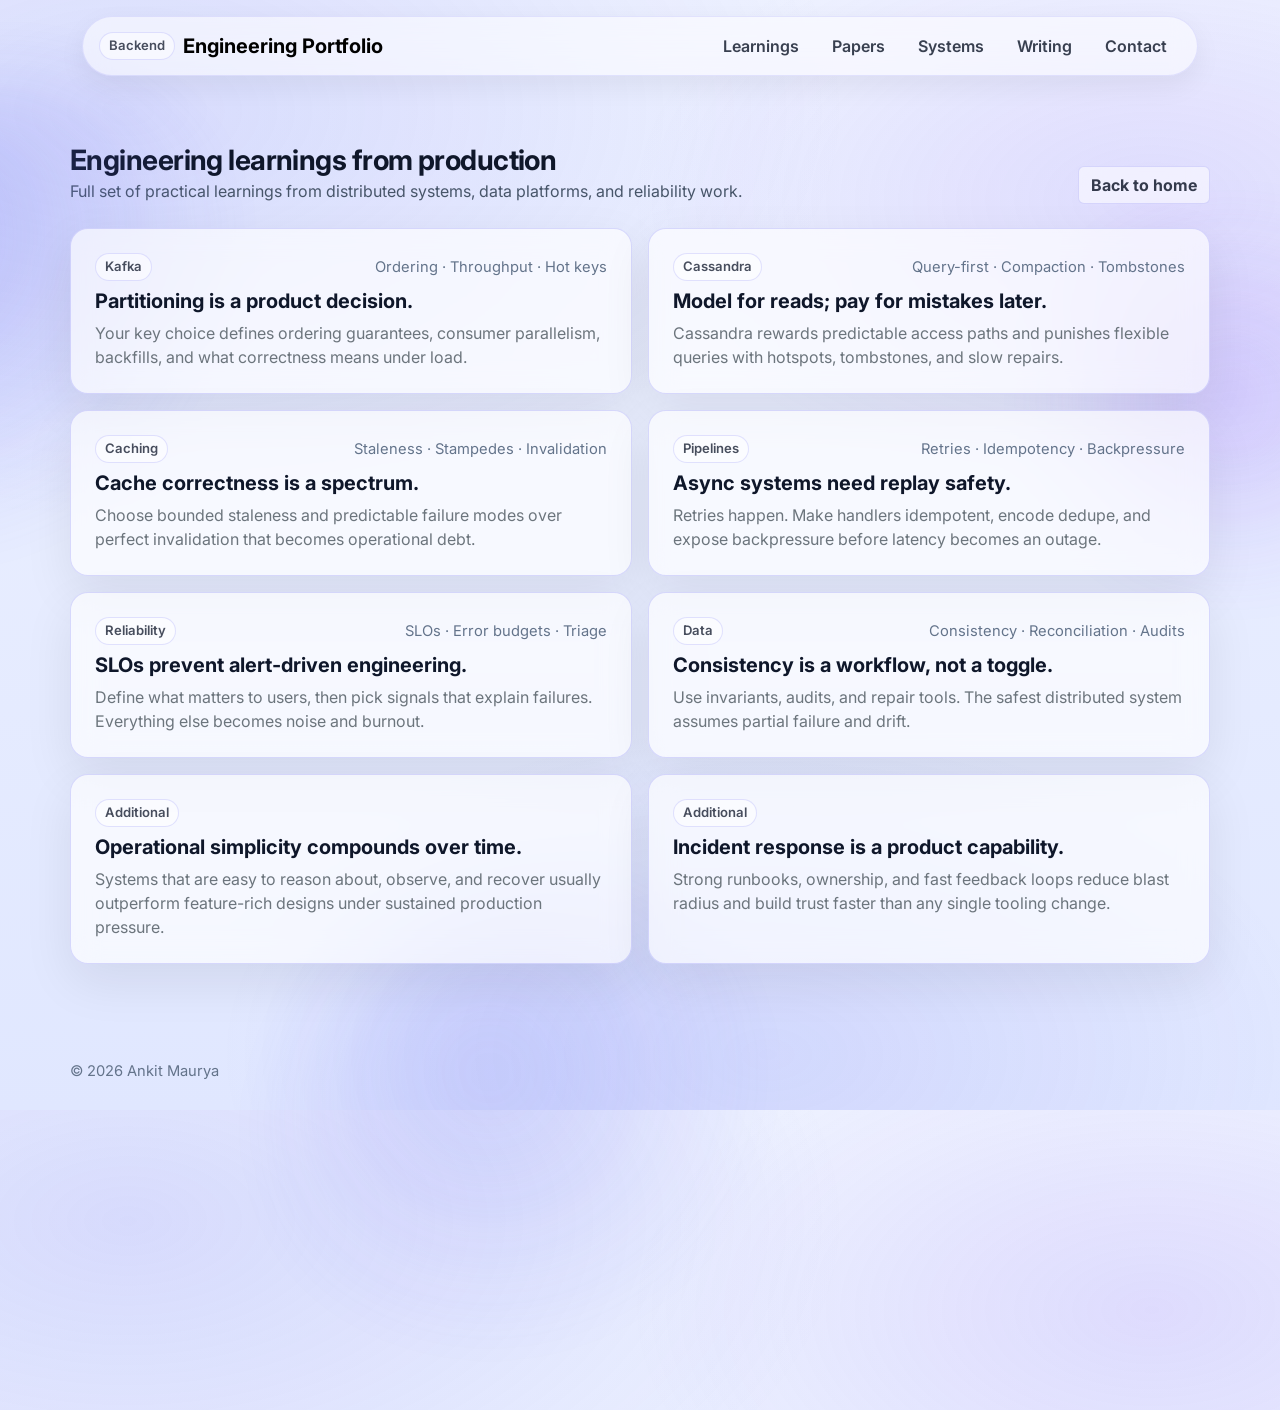
==== learnings.html @ 2993ff2c "adding portfolio" ====
<!doctype html>
<html lang="en">
  <head>
    <meta charset="utf-8" />
    <meta name="viewport" content="width=device-width, initial-scale=1" />
    <meta name="description" content="Engineering learnings from production systems." />
    <title>Engineering Learnings · Portfolio</title>

    <link rel="preconnect" href="https://fonts.googleapis.com" />
    <link rel="preconnect" href="https://fonts.gstatic.com" crossorigin />
    <link
      href="https://fonts.googleapis.com/css2?family=Inter:wght@400;500;600;700&display=swap"
      rel="stylesheet"
    />
    <link
      href="https://cdn.jsdelivr.net/npm/bootstrap@5.3.3/dist/css/bootstrap.min.css"
      rel="stylesheet"
      integrity="sha384-QWTKZyjpPEjISv5WaRU9OFeRpok6YctnYmDr5pNlyT2bRjXh0JMhjY6hW+ALEwIH"
      crossorigin="anonymous"
    />
    <link rel="stylesheet" href="assets/styles.css" />
  </head>
  <body>
    <div class="page">
      <div class="blob blob-1"></div>
      <div class="blob blob-2"></div>
      <div class="blob blob-3"></div>

      <div id="siteHeader"></div>

      <main id="top">
        <section id="learnings" class="container section">
          <div class="d-flex flex-wrap align-items-end justify-content-between gap-3 mb-4">
            <div>
              <h1 class="section-title">Engineering learnings from production</h1>
              <p class="section-subtitle">
                Full set of practical learnings from distributed systems, data platforms, and reliability work.
              </p>
            </div>
            <a class="btn btn-ghost" href="index.html#learnings">Back to home</a>
          </div>

          <div class="row g-3">
            <div class="col-12 col-md-6">
              <div class="glass-card hover-lift p-4 learning-card h-100" role="button" tabindex="0" data-bs-toggle="modal" data-bs-target="#modalKafkaPartitioning" aria-label="Open Kafka partitioning modal">
                <div class="d-flex align-items-center justify-content-between gap-2 mb-2">
                  <div class="chip">Kafka</div>
                  <div class="meta">Ordering · Throughput · Hot keys</div>
                </div>
                <h3 class="h5 fw-bold mb-2">Partitioning is a product decision.</h3>
                <p class="mb-0 text-secondary">Your key choice defines ordering guarantees, consumer parallelism, backfills, and what correctness means under load.</p>
              </div>
            </div>
            <div class="col-12 col-md-6">
              <div class="glass-card hover-lift p-4 learning-card h-100" role="button" tabindex="0" data-bs-toggle="modal" data-bs-target="#modalCassandraModeling" aria-label="Open Cassandra modeling modal">
                <div class="d-flex align-items-center justify-content-between gap-2 mb-2">
                  <div class="chip">Cassandra</div>
                  <div class="meta">Query-first · Compaction · Tombstones</div>
                </div>
                <h3 class="h5 fw-bold mb-2">Model for reads; pay for mistakes later.</h3>
                <p class="mb-0 text-secondary">Cassandra rewards predictable access paths and punishes flexible queries with hotspots, tombstones, and slow repairs.</p>
              </div>
            </div>
            <div class="col-12 col-md-6">
              <div class="glass-card hover-lift p-4 learning-card h-100" role="button" tabindex="0" data-bs-toggle="modal" data-bs-target="#modalCaching" aria-label="Open caching strategies modal">
                <div class="d-flex align-items-center justify-content-between gap-2 mb-2">
                  <div class="chip">Caching</div>
                  <div class="meta">Staleness · Stampedes · Invalidation</div>
                </div>
                <h3 class="h5 fw-bold mb-2">Cache correctness is a spectrum.</h3>
                <p class="mb-0 text-secondary">Choose bounded staleness and predictable failure modes over perfect invalidation that becomes operational debt.</p>
              </div>
            </div>
            <div class="col-12 col-md-6">
              <div class="glass-card hover-lift p-4 learning-card h-100" role="button" tabindex="0" data-bs-toggle="modal" data-bs-target="#modalAsyncPipelines" aria-label="Open async pipelines modal">
                <div class="d-flex align-items-center justify-content-between gap-2 mb-2">
                  <div class="chip">Pipelines</div>
                  <div class="meta">Retries · Idempotency · Backpressure</div>
                </div>
                <h3 class="h5 fw-bold mb-2">Async systems need replay safety.</h3>
                <p class="mb-0 text-secondary">Retries happen. Make handlers idempotent, encode dedupe, and expose backpressure before latency becomes an outage.</p>
              </div>
            </div>
            <div class="col-12 col-md-6">
              <div class="glass-card hover-lift p-4 learning-card h-100" role="button" tabindex="0" data-bs-toggle="modal" data-bs-target="#modalSLOs" aria-label="Open SLOs and reliability modal">
                <div class="d-flex align-items-center justify-content-between gap-2 mb-2">
                  <div class="chip">Reliability</div>
                  <div class="meta">SLOs · Error budgets · Triage</div>
                </div>
                <h3 class="h5 fw-bold mb-2">SLOs prevent alert-driven engineering.</h3>
                <p class="mb-0 text-secondary">Define what matters to users, then pick signals that explain failures. Everything else becomes noise and burnout.</p>
              </div>
            </div>
            <div class="col-12 col-md-6">
              <div class="glass-card hover-lift p-4 learning-card h-100" role="button" tabindex="0" data-bs-toggle="modal" data-bs-target="#modalDataConsistency" aria-label="Open data consistency modal">
                <div class="d-flex align-items-center justify-content-between gap-2 mb-2">
                  <div class="chip">Data</div>
                  <div class="meta">Consistency · Reconciliation · Audits</div>
                </div>
                <h3 class="h5 fw-bold mb-2">Consistency is a workflow, not a toggle.</h3>
                <p class="mb-0 text-secondary">Use invariants, audits, and repair tools. The safest distributed system assumes partial failure and drift.</p>
              </div>
            </div>

            <div class="col-12 col-md-6">
              <div class="glass-card p-4 h-100">
                <div class="chip mb-2">Additional</div>
                <h3 class="h5 fw-bold mb-2">Operational simplicity compounds over time.</h3>
                <p class="mb-0 text-secondary">Systems that are easy to reason about, observe, and recover usually outperform feature-rich designs under sustained production pressure.</p>
              </div>
            </div>
            <div class="col-12 col-md-6">
              <div class="glass-card p-4 h-100">
                <div class="chip mb-2">Additional</div>
                <h3 class="h5 fw-bold mb-2">Incident response is a product capability.</h3>
                <p class="mb-0 text-secondary">Strong runbooks, ownership, and fast feedback loops reduce blast radius and build trust faster than any single tooling change.</p>
              </div>
            </div>
          </div>
        </section>
      </main>

      <div id="siteFooter"></div>

      <div class="modal fade" id="modalKafkaPartitioning" tabindex="-1" aria-hidden="true">
        <div class="modal-dialog modal-lg modal-dialog-centered">
          <div class="modal-content">
            <div class="modal-header border-0">
              <div><div class="chip mb-2">Kafka</div><h3 class="h5 fw-bold mb-0">Partitioning is a product decision</h3></div>
              <button type="button" class="btn-close" data-bs-dismiss="modal" aria-label="Close"></button>
            </div>
            <div class="modal-body pt-0">
              <p class="text-secondary mb-0">Partitioning determines what you can guarantee (ordering), what you can scale (parallel consumers), and where you will feel pain (hot keys, replays, migrations).</p>
            </div>
            <div class="modal-footer border-0"><button type="button" class="btn btn-ghost" data-bs-dismiss="modal">Close</button></div>
          </div>
        </div>
      </div>
      <div class="modal fade" id="modalCassandraModeling" tabindex="-1" aria-hidden="true">
        <div class="modal-dialog modal-lg modal-dialog-centered">
          <div class="modal-content">
            <div class="modal-header border-0">
              <div><div class="chip mb-2">Cassandra</div><h3 class="h5 fw-bold mb-0">Model for reads; pay for mistakes later</h3></div>
              <button type="button" class="btn-close" data-bs-dismiss="modal" aria-label="Close"></button>
            </div>
            <div class="modal-body pt-0"><p class="text-secondary mb-0">Cassandra is excellent when your queries are known and stable. It is unforgiving when you need ad-hoc filtering or when partition strategy creates hotspots.</p></div>
            <div class="modal-footer border-0"><button type="button" class="btn btn-ghost" data-bs-dismiss="modal">Close</button></div>
          </div>
        </div>
      </div>
      <div class="modal fade" id="modalCaching" tabindex="-1" aria-hidden="true">
        <div class="modal-dialog modal-lg modal-dialog-centered">
          <div class="modal-content">
            <div class="modal-header border-0">
              <div><div class="chip mb-2">Caching</div><h3 class="h5 fw-bold mb-0">Cache correctness is a spectrum</h3></div>
              <button type="button" class="btn-close" data-bs-dismiss="modal" aria-label="Close"></button>
            </div>
            <div class="modal-body pt-0"><p class="text-secondary mb-0">Perfect invalidation is rarely worth it. Mature systems choose bounded staleness with explicit failure modes and guardrails against stampedes.</p></div>
            <div class="modal-footer border-0"><button type="button" class="btn btn-ghost" data-bs-dismiss="modal">Close</button></div>
          </div>
        </div>
      </div>
      <div class="modal fade" id="modalAsyncPipelines" tabindex="-1" aria-hidden="true">
        <div class="modal-dialog modal-lg modal-dialog-centered">
          <div class="modal-content">
            <div class="modal-header border-0">
              <div><div class="chip mb-2">Async pipelines</div><h3 class="h5 fw-bold mb-0">Async systems need replay safety</h3></div>
              <button type="button" class="btn-close" data-bs-dismiss="modal" aria-label="Close"></button>
            </div>
            <div class="modal-body pt-0"><p class="text-secondary mb-0">Once you introduce queues and retries, duplicate processing is normal. The goal is making duplicates safe and observable.</p></div>
            <div class="modal-footer border-0"><button type="button" class="btn btn-ghost" data-bs-dismiss="modal">Close</button></div>
          </div>
        </div>
      </div>
      <div class="modal fade" id="modalSLOs" tabindex="-1" aria-hidden="true">
        <div class="modal-dialog modal-lg modal-dialog-centered">
          <div class="modal-content">
            <div class="modal-header border-0">
              <div><div class="chip mb-2">Reliability</div><h3 class="h5 fw-bold mb-0">SLOs prevent alert-driven engineering</h3></div>
              <button type="button" class="btn-close" data-bs-dismiss="modal" aria-label="Close"></button>
            </div>
            <div class="modal-body pt-0"><p class="text-secondary mb-0">Define user-visible success, map alerts to actions, and use error budgets to allocate engineering time intentionally.</p></div>
            <div class="modal-footer border-0"><button type="button" class="btn btn-ghost" data-bs-dismiss="modal">Close</button></div>
          </div>
        </div>
      </div>
      <div class="modal fade" id="modalDataConsistency" tabindex="-1" aria-hidden="true">
        <div class="modal-dialog modal-lg modal-dialog-centered">
          <div class="modal-content">
            <div class="modal-header border-0">
              <div><div class="chip mb-2">Data consistency</div><h3 class="h5 fw-bold mb-0">Consistency is a workflow, not a toggle</h3></div>
              <button type="button" class="btn-close" data-bs-dismiss="modal" aria-label="Close"></button>
            </div>
            <div class="modal-body pt-0"><p class="text-secondary mb-0">Distributed systems drift. Design for detection and repair with invariants, audits, and reconciliation loops.</p></div>
            <div class="modal-footer border-0"><button type="button" class="btn btn-ghost" data-bs-dismiss="modal">Close</button></div>
          </div>
        </div>
      </div>
    </div>

    <script
      src="https://cdn.jsdelivr.net/npm/bootstrap@5.3.3/dist/js/bootstrap.bundle.min.js"
      integrity="sha384-YvpcrYf0tY3lHB60NNkmXc5s9fDVZLESaAA55NDzOxhy9GkcIdslK1eN7N6jIeHz"
      crossorigin="anonymous"
    ></script>
    <script src="assets/layout.js" defer></script>
    <script src="assets/app.js"></script>
  </body>
</html>
---- assets/styles.css ----
:root {
  --bg0: #eef2ff;
  --bg1: #e0e7ff;
  --ink: #0f172a; /* slate-900 */
  --muted: #475569; /* slate-600 */
  --muted2: #64748b; /* slate-500 */
  --brand: #6366f1; /* indigo-500 */
  --brand2: #8b5cf6; /* violet-500 */

  /* Surfaces */
  --card: rgba(255, 255, 255, 0.66);
  --stroke: rgba(99, 102, 241, 0.22);
  --stroke-strong: rgba(99, 102, 241, 0.32);
  --shadow: 0 18px 50px rgba(2, 6, 23, 0.08);
  --shadow-soft: 0 10px 28px rgba(2, 6, 23, 0.06);
  --shadow-float: 0 26px 80px rgba(2, 6, 23, 0.14);
  --radius: 18px;
}

html {
  scroll-behavior: smooth;
}

body {
  font-family: Inter, system-ui, -apple-system, Segoe UI, Roboto, Arial, sans-serif;
  color: var(--ink);
  background:
    radial-gradient(1200px 680px at 10% 10%, rgba(99, 102, 241, 0.16), transparent 60%),
    radial-gradient(900px 520px at 90% 18%, rgba(139, 92, 246, 0.14), transparent 58%),
    radial-gradient(1000px 600px at 60% 95%, rgba(99, 102, 241, 0.12), transparent 55%),
    linear-gradient(180deg, var(--bg0), var(--bg1));
  min-height: 100vh;
}

.page {
  position: relative;
  overflow-x: clip;
  min-height: 100vh;
  display: flex;
  flex-direction: column;
}

.page > main {
  flex: 1 0 auto;
}

.blob {
  position: absolute;
  filter: blur(36px);
  opacity: 0.9;
  transform: translateZ(0);
  pointer-events: none;
}
.blob.blob-1 {
  width: 520px;
  height: 520px;
  left: -240px;
  top: 80px;
  background: radial-gradient(circle at 30% 30%, rgba(99, 102, 241, 0.34), rgba(99, 102, 241, 0) 62%);
  border-radius: 999px;
}
.blob.blob-2 {
  width: 540px;
  height: 360px;
  right: -220px;
  top: 220px;
  background: radial-gradient(circle at 50% 50%, rgba(139, 92, 246, 0.28), rgba(139, 92, 246, 0) 62%);
  border-radius: 999px;
}
.blob.blob-3 {
  width: 520px;
  height: 520px;
  left: 22%;
  bottom: -300px;
  background: radial-gradient(circle at 40% 35%, rgba(99, 102, 241, 0.22), rgba(99, 102, 241, 0) 60%);
  border-radius: 999px;
}

.nav-glass {
  background: rgba(255, 255, 255, 0.55);
  border: 1px solid rgba(99, 102, 241, 0.14);
  backdrop-filter: blur(12px);
  -webkit-backdrop-filter: blur(12px);
  border-radius: 999px;
  box-shadow: var(--shadow-soft);
}

.nav-pill .nav-link {
  border-radius: 999px;
  color: rgba(15, 23, 42, 0.82);
  font-weight: 600;
  padding: 0.55rem 0.9rem;
  transition: background-color 0.22s ease, transform 0.22s ease, box-shadow 0.22s ease, color 0.22s ease;
}
.nav-pill .nav-link:hover,
.nav-pill .nav-link:focus {
  background: rgba(99, 102, 241, 0.12);
  color: rgba(15, 23, 42, 0.92);
  box-shadow: 0 10px 22px rgba(99, 102, 241, 0.14);
  transform: translateY(-1px);
}

.section {
  padding: 4.25rem 0;
}

.section-title {
  letter-spacing: -0.02em;
  font-weight: 700;
  font-size: clamp(1.25rem, 1.5vw + 1rem, 1.75rem);
  margin: 0;
}

.section-subtitle {
  color: var(--muted);
  margin-top: 0.2rem;
  margin-bottom: 0;
  line-height: 1.45;
}

.hero {
  padding-top: 6.25rem;
  padding-bottom: 3.75rem;
}

.kicker {
  display: inline-flex;
  align-items: center;
  gap: 0.5rem;
  padding: 0.4rem 0.75rem;
  border-radius: 999px;
  background: rgba(255, 255, 255, 0.55);
  border: 1px solid rgba(99, 102, 241, 0.16);
  backdrop-filter: blur(10px);
  -webkit-backdrop-filter: blur(10px);
  box-shadow: var(--shadow-soft);
  color: rgba(15, 23, 42, 0.82);
  font-weight: 600;
  font-size: 0.9rem;
}

.grad-text {
  background: linear-gradient(135deg, rgba(99, 102, 241, 1), rgba(139, 92, 246, 1));
  -webkit-background-clip: text;
  background-clip: text;
  color: transparent;
}

.headline {
  letter-spacing: -0.04em;
  font-weight: 750;
  line-height: 1.06;
  font-size: clamp(2.25rem, 4vw + 1rem, 3.75rem);
  margin: 0.9rem 0 0.9rem;
}

.lead {
  color: var(--muted);
  font-size: 1.08rem;
  line-height: 1.65;
  max-width: 58ch;
  margin: 0;
}

.bio {
  max-width: none;
}

.bio-text {
  color: var(--muted);
  font-size: 1.02rem;
  line-height: 1.75;
  margin: 0;
}

.timeline {
  position: relative;
  display: grid;
  gap: 1.1rem;
  padding-left: 1.25rem;
}

.timeline::before {
  content: "";
  position: absolute;
  left: 0.45rem;
  top: 0.35rem;
  bottom: 0.35rem;
  width: 2px;
  background: linear-gradient(180deg, rgba(99, 102, 241, 0.55), rgba(139, 92, 246, 0.35));
  border-radius: 999px;
}

.timeline-item {
  position: relative;
  display: grid;
  grid-template-columns: 9.5rem 0.9rem 1fr;
  align-items: start;
  gap: 0.85rem;
}

.timeline-year {
  font-weight: 700;
  letter-spacing: -0.01em;
  color: rgba(15, 23, 42, 0.86);
}

.timeline-dot {
  width: 0.9rem;
  height: 0.9rem;
  border-radius: 999px;
  background: rgba(255, 255, 255, 0.8);
  border: 2px solid rgba(99, 102, 241, 0.65);
  box-shadow: 0 10px 22px rgba(99, 102, 241, 0.18);
  margin-top: 0.2rem;
}

.timeline-content .meta {
  margin-top: 0.15rem;
}

.btn-primary {
  --bs-btn-bg: var(--brand);
  --bs-btn-border-color: rgba(99, 102, 241, 0.35);
  --bs-btn-hover-bg: #5255ee;
  --bs-btn-hover-border-color: rgba(99, 102, 241, 0.55);
  --bs-btn-active-bg: #4b4ee8;
  --bs-btn-active-border-color: rgba(99, 102, 241, 0.65);
  box-shadow: 0 14px 34px rgba(99, 102, 241, 0.22);
}

.btn-ghost {
  background: rgba(255, 255, 255, 0.55);
  border: 1px solid rgba(99, 102, 241, 0.2);
  backdrop-filter: blur(10px);
  -webkit-backdrop-filter: blur(10px);
  color: rgba(15, 23, 42, 0.84);
  font-weight: 700;
  transition: transform 0.22s ease, box-shadow 0.22s ease, background-color 0.22s ease;
}
.btn-ghost:hover,
.btn-ghost:focus {
  background: rgba(255, 255, 255, 0.72);
  box-shadow: 0 14px 32px rgba(2, 6, 23, 0.08);
  transform: translateY(-1px);
  color: rgba(15, 23, 42, 0.92);
}

/* Floating cards */
.glass-card {
  background: var(--card);
  border: 1px solid var(--stroke);
  border-radius: var(--radius);
  box-shadow: var(--shadow);
  backdrop-filter: blur(14px);
  -webkit-backdrop-filter: blur(14px);
}

.hover-lift {
  transition: transform 0.24s ease, box-shadow 0.24s ease, border-color 0.24s ease, background-color 0.24s ease;
}
.hover-lift:hover {
  transform: translateY(-4px);
  box-shadow: var(--shadow-float);
  border-color: var(--stroke-strong);
}

.learning-card,
.js-modal-card {
  cursor: pointer;
}

.js-modal-card:focus-visible,
.learning-card:focus-visible {
  outline: none;
  box-shadow: 0 0 0 4px rgba(99, 102, 241, 0.18), var(--shadow);
  border-color: var(--stroke-strong);
}

.meta {
  color: var(--muted2);
  font-size: 0.92rem;
}

.chip {
  display: inline-flex;
  align-items: center;
  gap: 0.4rem;
  padding: 0.2rem 0.55rem;
  border-radius: 999px;
  border: 1px solid rgba(99, 102, 241, 0.18);
  background: rgba(255, 255, 255, 0.5);
  color: rgba(15, 23, 42, 0.76);
  font-weight: 600;
  font-size: 0.82rem;
}

.divider {
  height: 1px;
  background: linear-gradient(90deg, transparent, rgba(99, 102, 241, 0.28), transparent);
  margin: 1.2rem 0;
}

.list-clean a {
  text-decoration: none;
  color: rgba(15, 23, 42, 0.9);
}
.list-clean a:hover {
  color: rgba(99, 102, 241, 1);
}

/* Modals: more elegant floating feel */
.modal-backdrop.show {
  opacity: 0.32;
}

.modal-content {
  background: rgba(255, 255, 255, 0.78);
  border: 1px solid rgba(99, 102, 241, 0.22);
  backdrop-filter: blur(18px);
  -webkit-backdrop-filter: blur(18px);
  border-radius: 18px;
  box-shadow: 0 34px 120px rgba(2, 6, 23, 0.22);
}

.footer {
  padding: 1.75rem 0 1.75rem;
  color: var(--muted2);
}

@media (max-width: 575.98px) {
  :root {
    --page-gutter: 1rem;
  }

  .page .container {
    padding-left: calc(var(--page-gutter) + env(safe-area-inset-left));
    padding-right: calc(var(--page-gutter) + env(safe-area-inset-right));
  }

  header.container {
    padding-top: calc(0.75rem + env(safe-area-inset-top)) !important;
  }

  .navbar.nav-glass {
    padding: 0.5rem 0.75rem !important;
    border-radius: 24px;
  }

  .nav-pill {
    flex-wrap: wrap;
    justify-content: flex-end;
  }

  .nav-pill .nav-link {
    padding: 0.45rem 0.7rem;
    font-size: 0.95rem;
  }

  .headline {
    font-size: clamp(1.9rem, 7vw, 2.6rem);
    line-height: 1.08;
  }

  .bio {
    padding: 1rem !important;
  }

  .bio-text {
    font-size: 1rem;
  }

  .timeline {
    padding-left: 1rem;
  }

  .timeline-item {
    grid-template-columns: 1fr;
    gap: 0.5rem;
    padding-left: 0.9rem;
  }

  .timeline::before {
    left: 0.25rem;
  }

  .timeline-dot {
    position: absolute;
    left: -0.2rem;
    top: 0.15rem;
  }

  .timeline-year {
    font-size: 0.95rem;
    color: rgba(15, 23, 42, 0.76);
  }

  .section {
    padding: 3.5rem 0;
  }
  .hero {
    padding-top: 5.5rem;
  }
}
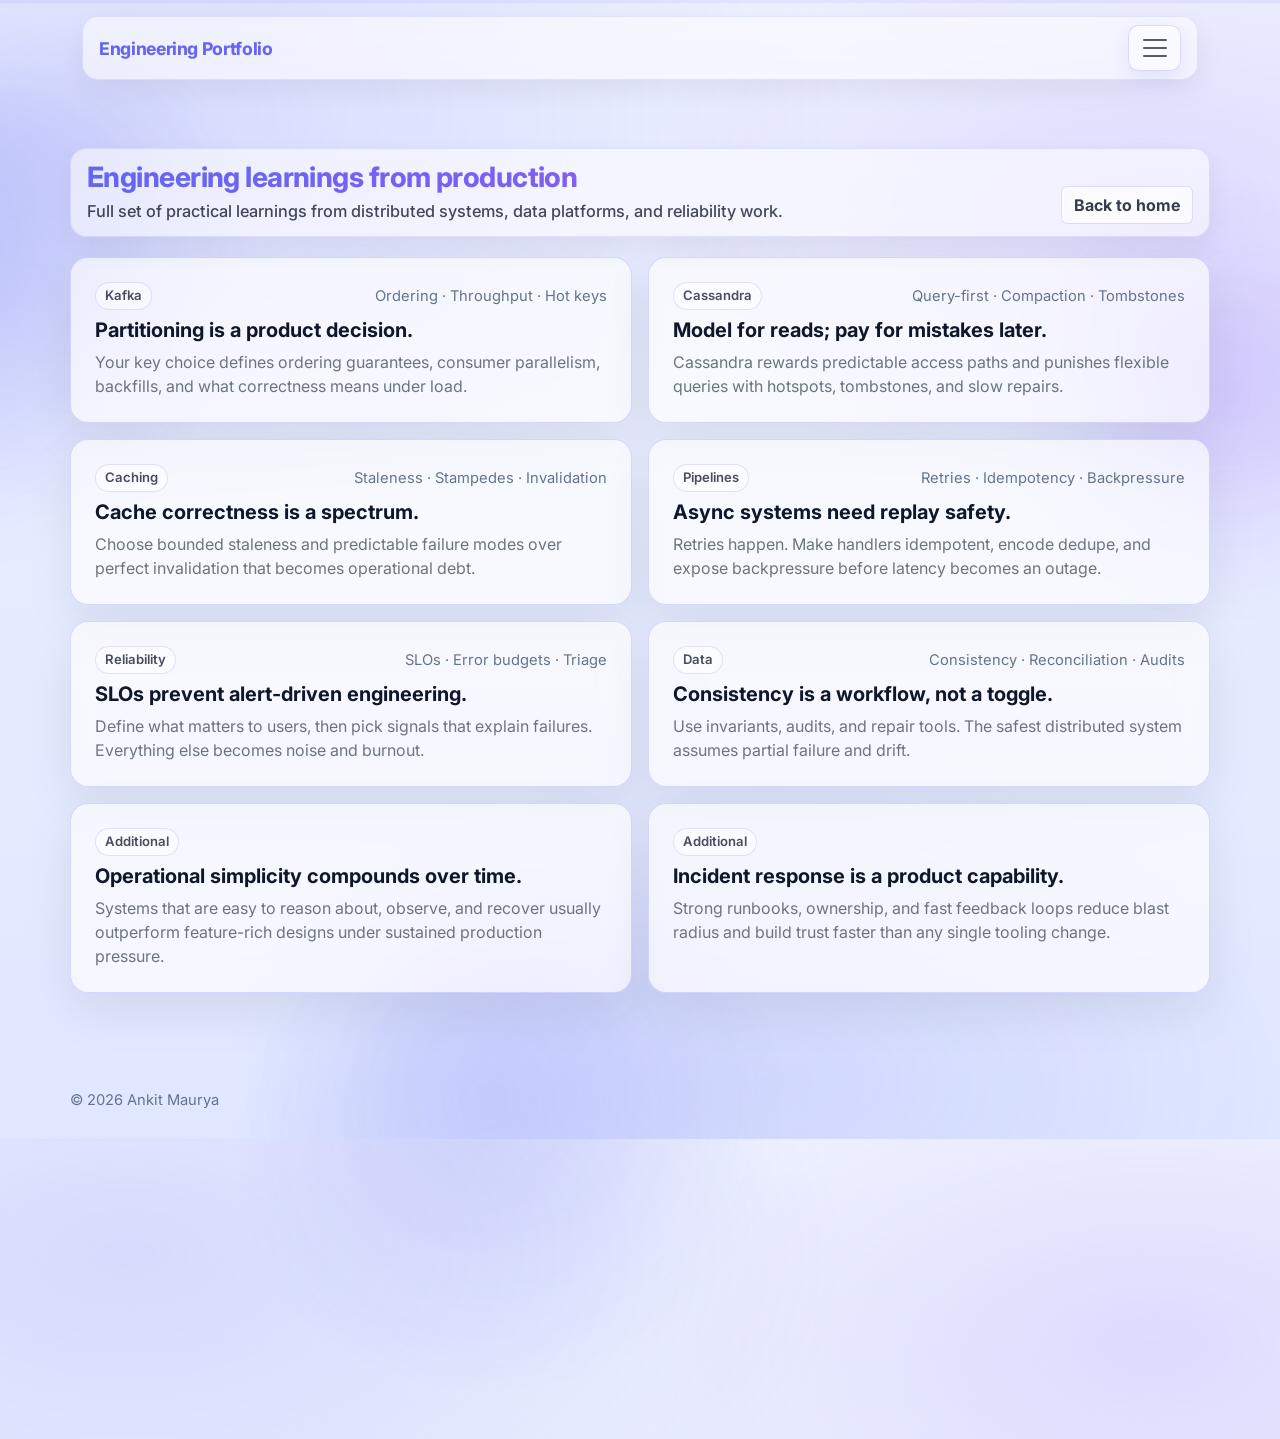
==== commit bd912263: "corrected-resume" ====
--- a/learnings.html
+++ b/learnings.html
@@ -30,14 +30,16 @@
 
       <main id="top">
         <section id="learnings" class="container section">
-          <div class="d-flex flex-wrap align-items-end justify-content-between gap-3 mb-4">
-            <div>
-              <h1 class="section-title">Engineering learnings from production</h1>
-              <p class="section-subtitle">
-                Full set of practical learnings from distributed systems, data platforms, and reliability work.
-              </p>
-            </div>
-            <a class="btn btn-ghost" href="index.html#learnings">Back to home</a>
+          <div class="section-head-sticky">
+            <div class="d-flex flex-wrap align-items-end justify-content-between gap-3">
+              <div>
+                <h1 class="section-title">Engineering learnings from production</h1>
+                <p class="section-subtitle">
+                  Full set of practical learnings from distributed systems, data platforms, and reliability work.
+                </p>
+              </div>
+              <a class="btn btn-ghost" href="index.html#learnings">Back to home</a>
+            </div>
           </div>
 
           <div class="row g-3">
@@ -204,6 +206,7 @@
       crossorigin="anonymous"
     ></script>
     <script src="assets/layout.js" defer></script>
+    <script src="assets/scroll-ui.js" defer></script>
     <script src="assets/app.js"></script>
   </body>
 </html>
--- a/assets/styles.css
+++ b/assets/styles.css
@@ -15,10 +15,21 @@
   --shadow-soft: 0 10px 28px rgba(2, 6, 23, 0.06);
   --shadow-float: 0 26px 80px rgba(2, 6, 23, 0.14);
   --radius: 18px;
+
+  /* Rounded glass bars: top nav, section headings, hero kicker (not full pill) */
+  --bar-glass-bg: rgba(255, 255, 255, 0.55);
+  --bar-glass-border: 1px solid rgba(99, 102, 241, 0.14);
+  --bar-glass-blur: 12px;
+  --bar-glass-radius: 16px;
+  --bar-glass-shadow: var(--shadow-soft);
+
+  --sticky-section-top: 0.75rem;
+  --scroll-progress-height: 3px;
 }
 
 html {
   scroll-behavior: smooth;
+  scroll-padding-top: calc(var(--sticky-section-top) + env(safe-area-inset-top, 0px));
 }
 
 body {
@@ -44,6 +55,28 @@
   flex: 1 0 auto;
 }
 
+/* Fixed scroll progress (above content; below Bootstrap modals at 1055) */
+.scroll-progress-fixed {
+  position: fixed;
+  top: env(safe-area-inset-top, 0px);
+  left: 0;
+  right: 0;
+  height: var(--scroll-progress-height);
+  z-index: 1040;
+  background: rgba(99, 102, 241, 0.09);
+  pointer-events: none;
+}
+
+.scroll-progress-fill {
+  height: 100%;
+  width: 0%;
+  background: linear-gradient(90deg, #6366f1 0%, #7c3aed 45%, #8b5cf6 72%, #a855f7 100%);
+  border-radius: 0 2px 2px 0;
+  box-shadow: 0 0 12px rgba(99, 102, 241, 0.32);
+  will-change: width;
+}
+
+/* Site header: navbar in normal document flow (#siteHeader) */
 .blob {
   position: absolute;
   filter: blur(36px);
@@ -77,16 +110,133 @@
 }
 
 .nav-glass {
-  background: rgba(255, 255, 255, 0.55);
-  border: 1px solid rgba(99, 102, 241, 0.14);
-  backdrop-filter: blur(12px);
-  -webkit-backdrop-filter: blur(12px);
-  border-radius: 999px;
-  box-shadow: var(--shadow-soft);
+  background: var(--bar-glass-bg);
+  border: var(--bar-glass-border);
+  backdrop-filter: blur(var(--bar-glass-blur));
+  -webkit-backdrop-filter: blur(var(--bar-glass-blur));
+  border-radius: var(--bar-glass-radius);
+  box-shadow: var(--bar-glass-shadow);
+}
+
+/* Section / page heading bars — same glass + corner radius as top nav */
+.section-head-sticky {
+  position: sticky;
+  top: calc(var(--sticky-section-top) + env(safe-area-inset-top, 0px));
+  z-index: 3;
+  padding: 0.75rem 1rem;
+  margin-bottom: 1.25rem;
+  background: var(--bar-glass-bg);
+  border: var(--bar-glass-border);
+  backdrop-filter: blur(var(--bar-glass-blur));
+  -webkit-backdrop-filter: blur(var(--bar-glass-blur));
+  border-radius: var(--bar-glass-radius);
+  box-shadow: var(--bar-glass-shadow);
+}
+
+.section-head-sticky .section-title {
+  font-weight: 750;
+  letter-spacing: -0.02em;
+  line-height: 1.15;
+  background: linear-gradient(135deg, rgba(99, 102, 241, 1), rgba(139, 92, 246, 1));
+  -webkit-background-clip: text;
+  background-clip: text;
+  color: transparent;
+}
+
+.section-head-sticky .section-subtitle {
+  color: rgba(15, 23, 42, 0.78);
+  font-weight: 500;
+  font-size: clamp(0.88rem, 1.1vw + 0.82rem, 1.02rem);
+  line-height: 1.5;
+  margin-top: 0.35rem;
+}
+
+.nav-glass .container-fluid {
+  row-gap: 0;
+}
+
+.site-nav-brand-wrap {
+  flex: 1 1 auto;
+  min-width: 0;
+}
+
+.site-nav-brand {
+  display: block;
+  font-weight: 750;
+  letter-spacing: -0.02em;
+  font-size: clamp(0.95rem, 2.5vw, 1.1rem);
+  line-height: 1.2;
+  padding-top: 0.35rem;
+  padding-bottom: 0.35rem;
+  white-space: nowrap;
+  overflow: hidden;
+  text-overflow: ellipsis;
+}
+
+/* Bootstrap .navbar-brand color would hide the gradient title */
+.navbar.nav-glass .navbar-brand.site-nav-brand.grad-text {
+  background: linear-gradient(135deg, rgba(99, 102, 241, 1), rgba(139, 92, 246, 1));
+  -webkit-background-clip: text;
+  background-clip: text;
+  color: transparent !important;
+}
+
+.nav-glass:has(.nav-collapse-panel.show) {
+  border-radius: var(--bar-glass-radius);
+}
+
+.nav-toggler-glass {
+  padding: 0.45rem 0.65rem;
+  border-radius: calc(var(--bar-glass-radius) * 0.65);
+  border: 1px solid rgba(99, 102, 241, 0.22) !important;
+  background: rgba(255, 255, 255, 0.45) !important;
+  box-shadow: 0 8px 20px rgba(99, 102, 241, 0.12);
+  transition: background-color 0.2s ease, box-shadow 0.2s ease, transform 0.2s ease;
+}
+
+.nav-toggler-glass:hover {
+  background: rgba(255, 255, 255, 0.65) !important;
+  box-shadow: 0 12px 26px rgba(99, 102, 241, 0.16);
+}
+
+.nav-toggler-glass:focus-visible {
+  outline: none;
+  box-shadow: 0 0 0 3px rgba(99, 102, 241, 0.25), 0 12px 26px rgba(99, 102, 241, 0.14);
+}
+
+.nav-collapse-panel {
+  flex-basis: 100%;
+  flex-grow: 1;
+}
+
+.nav-collapse-panel .site-nav-menu {
+  flex-direction: column;
+  align-items: stretch;
+  width: 100%;
+}
+
+@media (min-width: 768px) {
+  .nav-collapse-panel .site-nav-menu {
+    flex-direction: row;
+    flex-wrap: wrap;
+    justify-content: flex-end;
+    align-items: center;
+    width: auto;
+  }
+}
+
+.nav-collapse-panel:not(.show) {
+  border-top: 1px solid transparent;
+}
+
+.nav-collapse-panel.show {
+  margin-top: 0.65rem;
+  padding-top: 0.35rem;
+  border-top: 1px solid rgba(99, 102, 241, 0.14);
 }
 
 .nav-pill .nav-link {
-  border-radius: 999px;
+  border-radius: var(--bar-glass-radius);
   color: rgba(15, 23, 42, 0.82);
   font-weight: 600;
   padding: 0.55rem 0.9rem;
@@ -127,16 +277,17 @@
   display: inline-flex;
   align-items: center;
   gap: 0.5rem;
-  padding: 0.4rem 0.75rem;
-  border-radius: 999px;
-  background: rgba(255, 255, 255, 0.55);
-  border: 1px solid rgba(99, 102, 241, 0.16);
-  backdrop-filter: blur(10px);
-  -webkit-backdrop-filter: blur(10px);
-  box-shadow: var(--shadow-soft);
+  padding: 0.45rem 0.9rem;
+  border-radius: var(--bar-glass-radius);
+  background: var(--bar-glass-bg);
+  border: var(--bar-glass-border);
+  backdrop-filter: blur(var(--bar-glass-blur));
+  -webkit-backdrop-filter: blur(var(--bar-glass-blur));
+  box-shadow: var(--bar-glass-shadow);
   color: rgba(15, 23, 42, 0.82);
   font-weight: 600;
-  font-size: 0.9rem;
+  font-size: clamp(0.86rem, 0.5vw + 0.82rem, 0.9rem);
+  letter-spacing: -0.01em;
 }
 
 .grad-text {
@@ -257,10 +408,14 @@
 }
 
 .hover-lift {
-  transition: transform 0.24s ease, box-shadow 0.24s ease, border-color 0.24s ease, background-color 0.24s ease;
+  transition:
+    transform 0.28s cubic-bezier(0.22, 1, 0.36, 1),
+    box-shadow 0.28s ease,
+    border-color 0.28s ease,
+    background-color 0.28s ease;
 }
 .hover-lift:hover {
-  transform: translateY(-4px);
+  transform: translateY(-5px) scale(1.008);
   box-shadow: var(--shadow-float);
   border-color: var(--stroke-strong);
 }
@@ -323,6 +478,24 @@
   box-shadow: 0 34px 120px rgba(2, 6, 23, 0.22);
 }
 
+.resume-pdf-shell {
+  min-height: 50vh;
+}
+
+.resume-pdf-frame {
+  display: block;
+  width: 100%;
+  height: min(72vh, 880px);
+  border: 0;
+  background: rgba(255, 255, 255, 0.5);
+}
+
+@media (max-width: 575.98px) {
+  .resume-pdf-frame {
+    height: min(65vh, 720px);
+  }
+}
+
 .footer {
   padding: 1.75rem 0 1.75rem;
   color: var(--muted2);
@@ -338,13 +511,12 @@
     padding-right: calc(var(--page-gutter) + env(safe-area-inset-right));
   }
 
-  header.container {
+  #siteHeader .site-header-bar-inner {
     padding-top: calc(0.75rem + env(safe-area-inset-top)) !important;
   }
 
   .navbar.nav-glass {
     padding: 0.5rem 0.75rem !important;
-    border-radius: 24px;
   }
 
   .nav-pill {
@@ -401,4 +573,27 @@
   .hero {
     padding-top: 5.5rem;
   }
-}
+
+  .section-head-sticky {
+    padding: 0.65rem 0.85rem;
+    margin-bottom: 1rem;
+  }
+
+  .section-head-sticky .section-subtitle {
+    font-size: 0.92rem;
+  }
+}
+
+@media (prefers-reduced-motion: reduce) {
+  html {
+    scroll-behavior: auto;
+  }
+
+  .hover-lift {
+    transition: border-color 0.2s ease, box-shadow 0.2s ease, background-color 0.2s ease;
+  }
+
+  .hover-lift:hover {
+    transform: none;
+  }
+}
